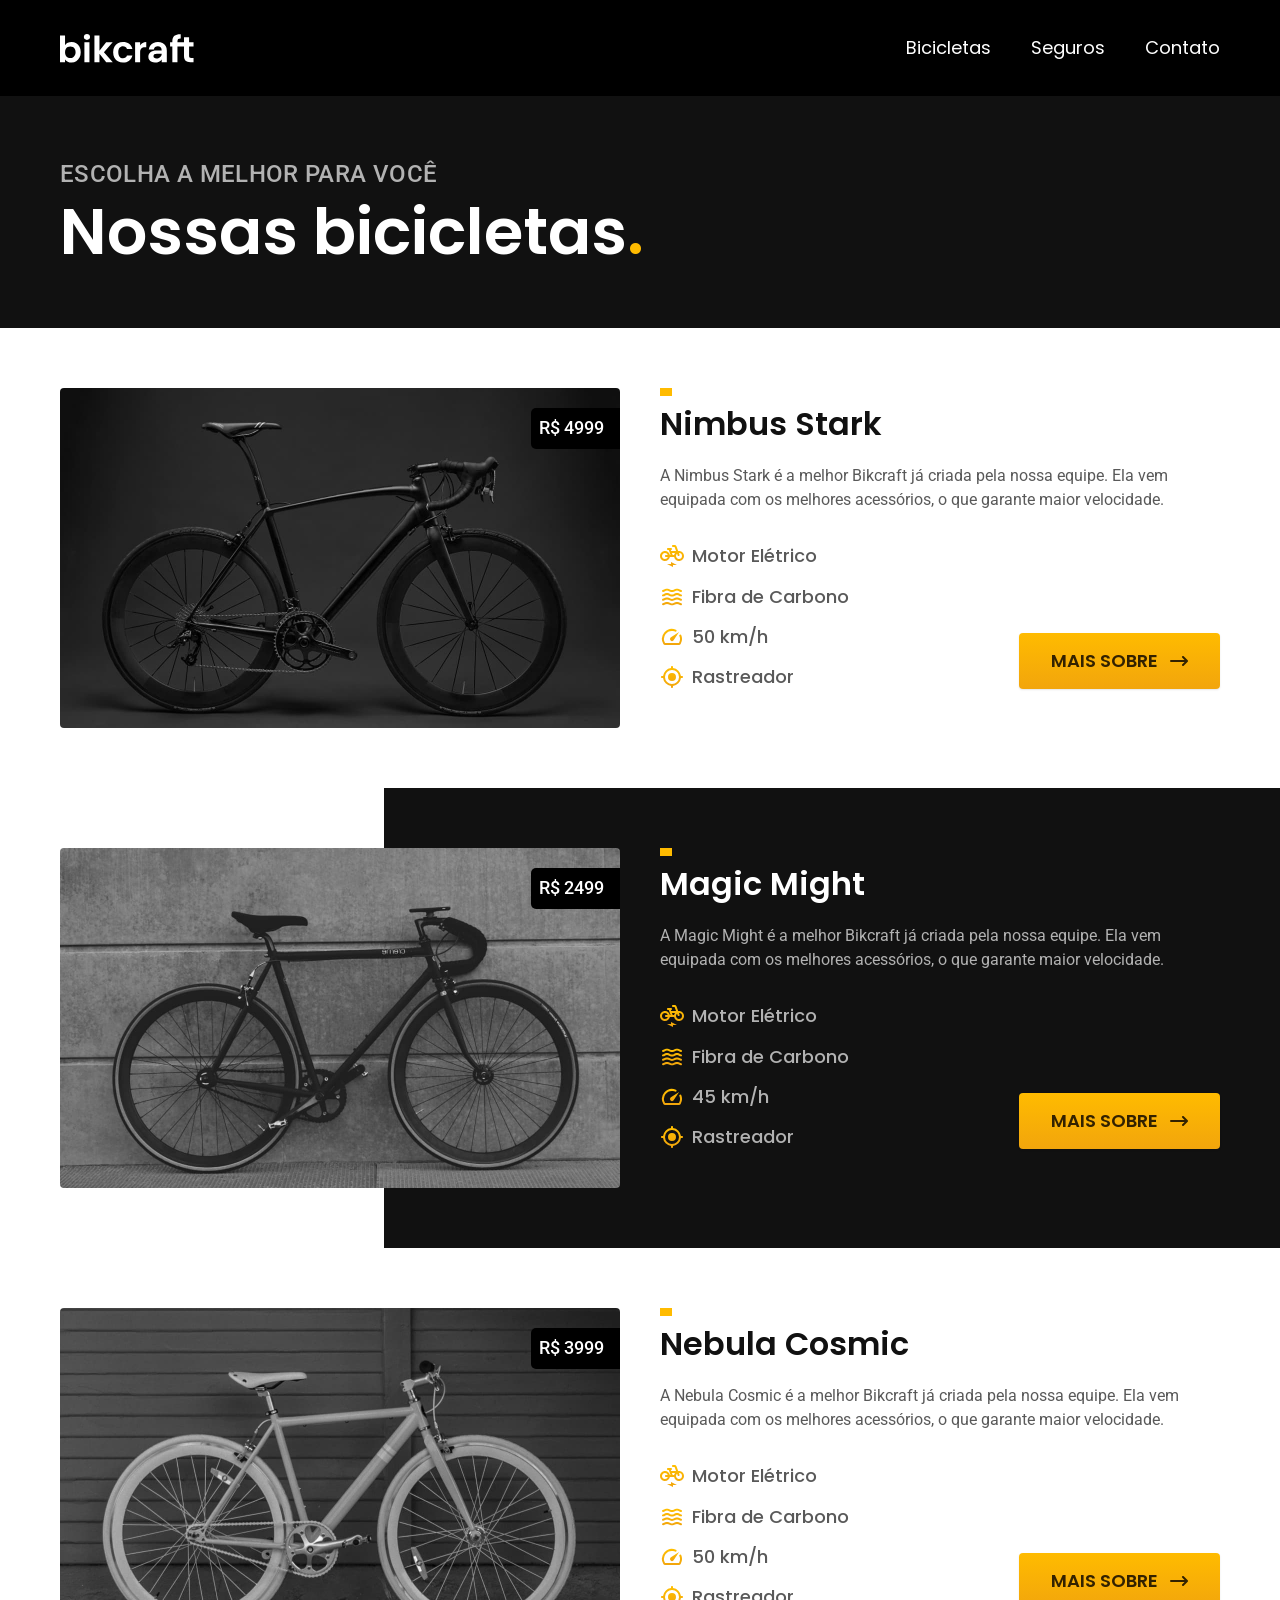
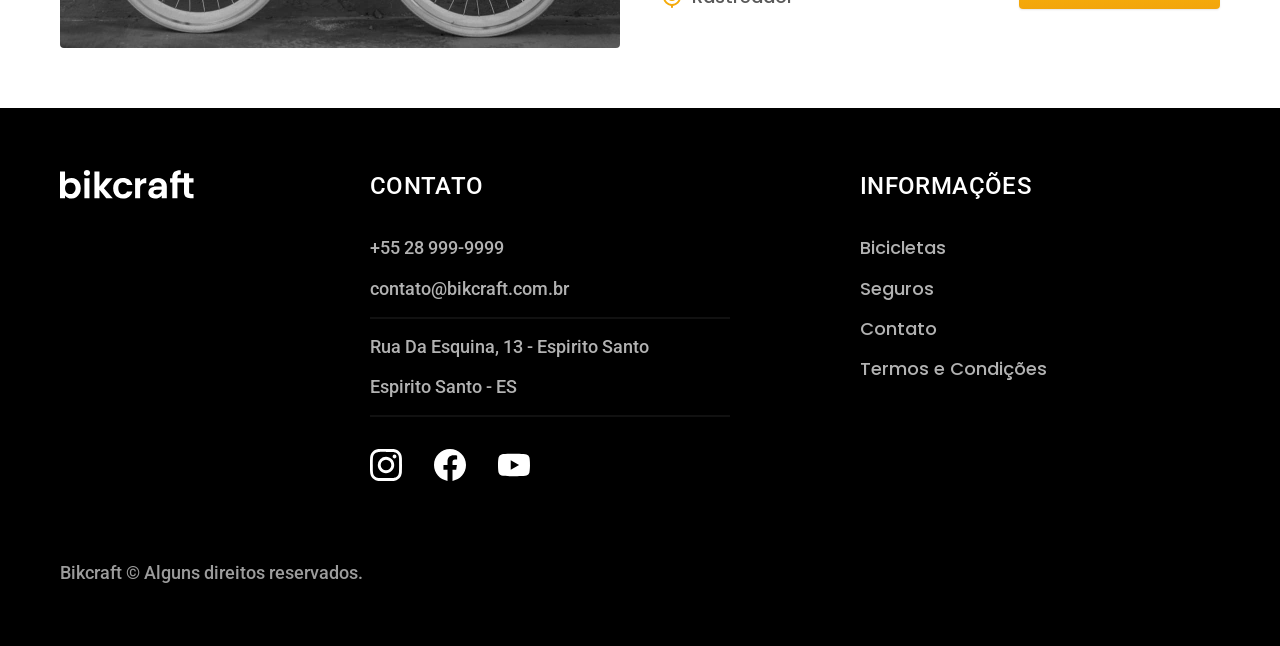
==== bicicletas.html @ ec2d48e5 "Página bicicletas" ====
<!DOCTYPE html>
<html lang="pt-br">

<head>
  <meta charset="UTF-8">
  <meta name="description" content="Termos e condições">
  <meta name="viewport" content="width=device-width, initial-scale=1.0">
  <title>Bicicletas | Bikcraft </title>
  <link rel="stylesheet" href="./css/style.css">

  <link rel="preconnect" href="https://fonts.googleapis.com">
  <link rel="preconnect" href="https://fonts.gstatic.com" crossorigin>
  <link href="https://fonts.googleapis.com/css2?family=Merriweather:ital,opsz,wght@1,18..144,300..900&family=Poppins&family=Roboto:wght@100..900&display=swap" rel="stylesheet">
</head>

<body id="bicicletas">
  <header class="header-bg">
    <div class="header container">
      <a href="./">
        <img src="./img/bikcraft.svg" alt="Bikcraft">
      </a>

      <nav>
        <ul class="header-menu font-1-m cor-0">
          <li><a href="./bicicletas.html">Bicicletas</a></li>
          <li><a href="./seguros.html">Seguros</a></li>
          <li><a href="./contato.html">Contato</a></li>
        </ul>
      </nav>
    </div>
  </header>

  <main>
    <div class="titulo-bg">
      <div class="titulo container">
        <p class="font-2-l-b cor-5">Escolha a melhor para você</p>
        <h1 class="font-1-xxl cor-0">Nossas bicicletas<span class="cor-p1">.</span> </h1>
      </div>
    </div>

      <div class="bicicletas container">
        <div class="bicicletas-imagem">
          <img src="./img/bicicletas/nimbus.jpg" alt="Bicicletas preta">
          <span class="font-2-m cor-0">R$ 4999</span>
        </div>
        <div class="bicicletas-conteudo">
          <h2 class="font-1-xl">Nimbus Stark</h2>
          <p class="font-2-s cor-8">A Nimbus Stark é a melhor Bikcraft já criada pela nossa equipe. Ela vem equipada com os melhores acessórios, o que garante maior velocidade.</p>
          <ul class="font-1-m cor-8">
            <li><img src="./img/icones/eletrica.svg" alt="">
              Motor Elétrico
            </li>
              <li><img src="./img/icones/carbono.svg" alt="">
              Fibra de Carbono
            </li>
              <li><img src="./img/icones/velocidade.svg" alt="">
              50 km/h
            </li>
            <li><img src="./img/icones/rastreador.svg" alt="">
              Rastreador
            </li>
          </ul>
          <a class="botao seta" href="./bicicletas/nimbus.html">Mais sobre</a>
        </div>
      </div>

    <div class="bicicletas-bg">
      <div class="bicicletas container">
        <div class="bicicletas-imagem">
          <img src="./img/bicicletas/magic.jpg" alt="Bicicletas preta">
          <span class="font-2-m cor-0">R$ 2499</span>
        </div>
        <div class="bicicletas-conteudo">
          <h2 class="font-1-xl cor-0">Magic Might</h2>
          <p class="font-2-s cor-5">A Magic Might é a melhor Bikcraft já criada pela nossa equipe. Ela vem equipada com os melhores acessórios, o que garante maior velocidade.</p>
          <ul class="font-1-m cor-5">
            <li><img src="./img/icones/eletrica.svg" alt="">
              Motor Elétrico
            </li>
              <li><img src="./img/icones/carbono.svg" alt="">
              Fibra de Carbono
            </li>
              <li><img src="./img/icones/velocidade.svg" alt="">
              45 km/h
            </li>
            <li><img src="./img/icones/rastreador.svg" alt="">
              Rastreador
            </li>
          </ul>
          <a class="botao seta" href="./bicicletas/magic.html">Mais sobre</a>
        </div>
      </div>
    </div>

      <div class="bicicletas container">
        <div class="bicicletas-imagem">
          <img src="./img/bicicletas/nebula.jpg" alt="Bicicletas preta">
          <span class="font-2-m cor-0">R$ 3999</span>
        </div>
        <div class="bicicletas-conteudo">
          <h2 class="font-1-xl">Nebula Cosmic</h2>
          <p class="font-2-s cor-8">A Nebula Cosmic é a melhor Bikcraft já criada pela nossa equipe. Ela vem equipada com os melhores acessórios, o que garante maior velocidade.</p>
          <ul class="font-1-m cor-8">
            <li><img src="./img/icones/eletrica.svg" alt="">
              Motor Elétrico
            </li>
              <li><img src="./img/icones/carbono.svg" alt="">
              Fibra de Carbono
            </li>
              <li><img src="./img/icones/velocidade.svg" alt="">
              50 km/h
            </li>
            <li><img src="./img/icones/rastreador.svg" alt="">
              Rastreador
            </li>
          </ul>
          <a class="botao seta" href="./bicicletas/nebula.html">Mais sobre</a>
        </div>
      </div>

  </main>

  <footer class="footer-bg">
    <div class="footer container">
      <img src="./img/bikcraft.svg" alt="">
      <div class="footer-contato">
        <h3 class="font-2-l-b cor-0">Contato</h3>
        <ul class="font-2-m cor-5">
          <li><a href="tel:+5528999999">+55 28 999-9999</a></li>
          <li><a href="mailto:contato@bikcraft.com.br">contato@bikcraft.com.br</a></li>
          <li>Rua Da Esquina, 13 - Espirito Santo</li>
          <li>Espirito Santo - ES</li>
        </ul>
        <div class="footer-redes">
          <a href="./">
            <img src="./img/redes/instagram.svg" alt="instagram">
          </a>
          <a href="./">
            <img src="./img/redes/facebook.svg" alt="facebook">
          </a>
          <a href="./">
            <img src="./img/redes/youtube.svg" alt="youtube">
          </a>

        </div>

      </div>
      <div class="footer-informacoes">
        <h3 class="font-2-l-b cor-0">Informações</h3>
        <nav>
          <ul class="font-1-m cor-5">
            <li><a href="./bicicletas.html">Bicicletas</a></li>
            <li><a href="./seguros.html">Seguros</a></li>
            <li><a href="./contato.html">Contato</a></li>
            <li><a href="./termos.html">Termos e Condições</a></li>
          </ul>
        </nav>
      </div>
      <p class="footer-copy font-2-m cor-6">Bikcraft © Alguns direitos reservados.</p>
    </div>
  </footer>
</body>

</html>
---- css/style.css ----
@import "./global/header.css";
@import "./global/footer.css";
@import "./global/global.css";
@import "./utilidades/tipografia.css";
@import "./utilidades/cores.css";

/* utilidades */

@import "./utilidades/componentes.css";

/* Home */
@import "./home/introducao.css";
@import "./home/tecnologia.css";
@import "./home/parceiros.css";
@import "./home/depoimento.css";

/* Seguros */
@import "./seguros/seguros.css";

/* Termos */
@import "./termos/termos.css";

/* Bicicletas */
@import "./bicicletas/bicicletas-lista.css";
@import "./bicicletas/bicicletas.css";
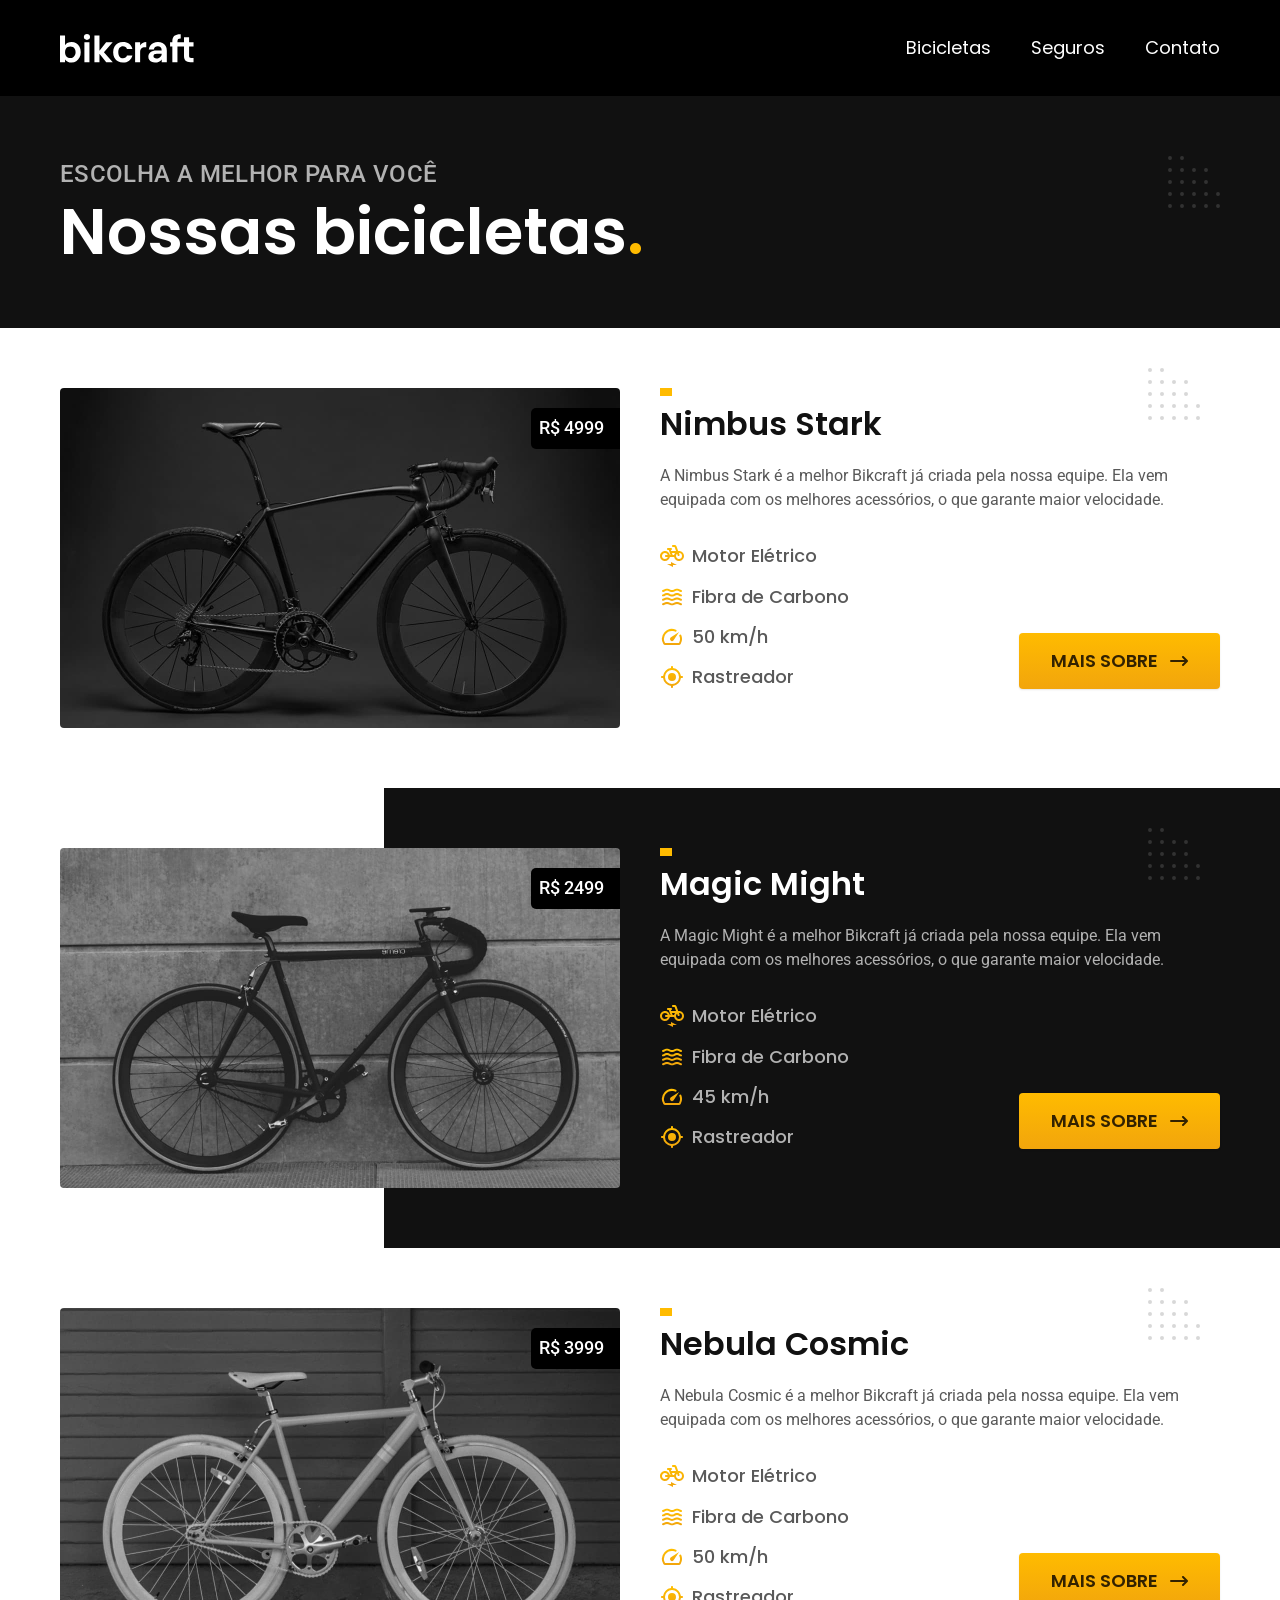
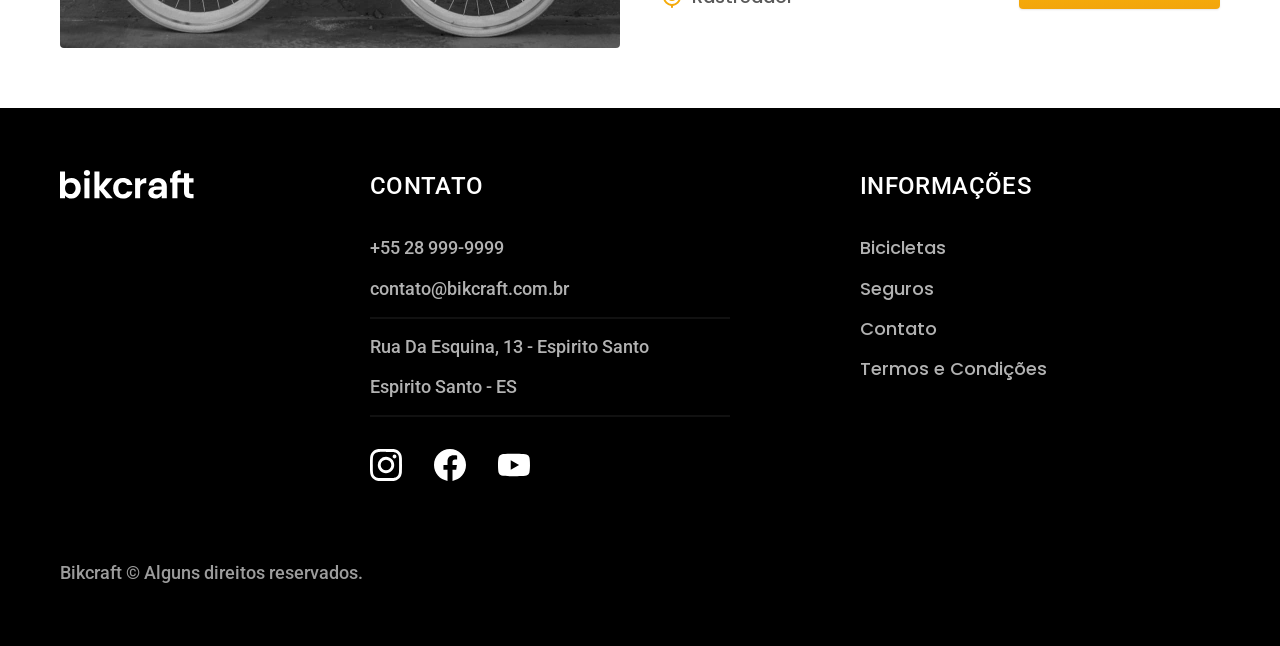
==== commit ba873a15: "Detalhes" ====
--- a/bicicletas.html
+++ b/bicicletas.html
@@ -6,6 +6,7 @@
   <meta name="description" content="Termos e condições">
   <meta name="viewport" content="width=device-width, initial-scale=1.0">
   <title>Bicicletas | Bikcraft </title>
+  <link rel="preload" href="./css/style.css" as="style">
   <link rel="stylesheet" href="./css/style.css">
 
   <link rel="preconnect" href="https://fonts.googleapis.com">
@@ -38,31 +39,31 @@
       </div>
     </div>
 
-      <div class="bicicletas container">
-        <div class="bicicletas-imagem">
-          <img src="./img/bicicletas/nimbus.jpg" alt="Bicicletas preta">
-          <span class="font-2-m cor-0">R$ 4999</span>
-        </div>
-        <div class="bicicletas-conteudo">
-          <h2 class="font-1-xl">Nimbus Stark</h2>
-          <p class="font-2-s cor-8">A Nimbus Stark é a melhor Bikcraft já criada pela nossa equipe. Ela vem equipada com os melhores acessórios, o que garante maior velocidade.</p>
-          <ul class="font-1-m cor-8">
-            <li><img src="./img/icones/eletrica.svg" alt="">
-              Motor Elétrico
-            </li>
-              <li><img src="./img/icones/carbono.svg" alt="">
-              Fibra de Carbono
-            </li>
-              <li><img src="./img/icones/velocidade.svg" alt="">
-              50 km/h
-            </li>
-            <li><img src="./img/icones/rastreador.svg" alt="">
-              Rastreador
-            </li>
-          </ul>
-          <a class="botao seta" href="./bicicletas/nimbus.html">Mais sobre</a>
-        </div>
+    <div class="bicicletas container">
+      <div class="bicicletas-imagem">
+        <img src="./img/bicicletas/nimbus.jpg" alt="Bicicletas preta">
+        <span class="font-2-m cor-0">R$ 4999</span>
       </div>
+      <div class="bicicletas-conteudo">
+        <h2 class="font-1-xl">Nimbus Stark</h2>
+        <p class="font-2-s cor-8">A Nimbus Stark é a melhor Bikcraft já criada pela nossa equipe. Ela vem equipada com os melhores acessórios, o que garante maior velocidade.</p>
+        <ul class="font-1-m cor-8">
+          <li><img src="./img/icones/eletrica.svg" alt="">
+            Motor Elétrico
+          </li>
+          <li><img src="./img/icones/carbono.svg" alt="">
+            Fibra de Carbono
+          </li>
+          <li><img src="./img/icones/velocidade.svg" alt="">
+            50 km/h
+          </li>
+          <li><img src="./img/icones/rastreador.svg" alt="">
+            Rastreador
+          </li>
+        </ul>
+        <a class="botao seta" href="./bicicletas/nimbus.html">Mais sobre</a>
+      </div>
+    </div>
 
     <div class="bicicletas-bg">
       <div class="bicicletas container">
@@ -77,10 +78,10 @@
             <li><img src="./img/icones/eletrica.svg" alt="">
               Motor Elétrico
             </li>
-              <li><img src="./img/icones/carbono.svg" alt="">
+            <li><img src="./img/icones/carbono.svg" alt="">
               Fibra de Carbono
             </li>
-              <li><img src="./img/icones/velocidade.svg" alt="">
+            <li><img src="./img/icones/velocidade.svg" alt="">
               45 km/h
             </li>
             <li><img src="./img/icones/rastreador.svg" alt="">
@@ -92,31 +93,31 @@
       </div>
     </div>
 
-      <div class="bicicletas container">
-        <div class="bicicletas-imagem">
-          <img src="./img/bicicletas/nebula.jpg" alt="Bicicletas preta">
-          <span class="font-2-m cor-0">R$ 3999</span>
-        </div>
-        <div class="bicicletas-conteudo">
-          <h2 class="font-1-xl">Nebula Cosmic</h2>
-          <p class="font-2-s cor-8">A Nebula Cosmic é a melhor Bikcraft já criada pela nossa equipe. Ela vem equipada com os melhores acessórios, o que garante maior velocidade.</p>
-          <ul class="font-1-m cor-8">
-            <li><img src="./img/icones/eletrica.svg" alt="">
-              Motor Elétrico
-            </li>
-              <li><img src="./img/icones/carbono.svg" alt="">
-              Fibra de Carbono
-            </li>
-              <li><img src="./img/icones/velocidade.svg" alt="">
-              50 km/h
-            </li>
-            <li><img src="./img/icones/rastreador.svg" alt="">
-              Rastreador
-            </li>
-          </ul>
-          <a class="botao seta" href="./bicicletas/nebula.html">Mais sobre</a>
-        </div>
+    <div class="bicicletas container">
+      <div class="bicicletas-imagem">
+        <img src="./img/bicicletas/nebula.jpg" alt="Bicicletas preta">
+        <span class="font-2-m cor-0">R$ 3999</span>
       </div>
+      <div class="bicicletas-conteudo">
+        <h2 class="font-1-xl">Nebula Cosmic</h2>
+        <p class="font-2-s cor-8">A Nebula Cosmic é a melhor Bikcraft já criada pela nossa equipe. Ela vem equipada com os melhores acessórios, o que garante maior velocidade.</p>
+        <ul class="font-1-m cor-8">
+          <li><img src="./img/icones/eletrica.svg" alt="">
+            Motor Elétrico
+          </li>
+          <li><img src="./img/icones/carbono.svg" alt="">
+            Fibra de Carbono
+          </li>
+          <li><img src="./img/icones/velocidade.svg" alt="">
+            50 km/h
+          </li>
+          <li><img src="./img/icones/rastreador.svg" alt="">
+            Rastreador
+          </li>
+        </ul>
+        <a class="botao seta" href="./bicicletas/nebula.html">Mais sobre</a>
+      </div>
+    </div>
 
   </main>
 
--- a/css/style.css
+++ b/css/style.css
@@ -7,6 +7,7 @@
 /* utilidades */
 
 @import "./utilidades/componentes.css";
+@import "./utilidades/formulario.css";
 
 /* Home */
 @import "./home/introducao.css";
@@ -16,6 +17,17 @@
 
 /* Seguros */
 @import "./seguros/seguros.css";
+@import "./seguros/vantagens.css";
+@import "./seguros/perguntas.css";
+
+/*Contato*/
+@import "./contato/contato.css";
+@import "./contato/lojas.css";
+
+/*Contato*/
+@import "./orcamento/orcamento.css";
+
+
 
 /* Termos */
 @import "./termos/termos.css";
@@ -23,3 +35,8 @@
 /* Bicicletas */
 @import "./bicicletas/bicicletas-lista.css";
 @import "./bicicletas/bicicletas.css";
+
+
+/* Bicicleta */
+@import "./bicicleta/bicicleta.css";
+@import "./bicicleta/seguro.css"
--- a/css/style.css
+++ b/css/style.css
@@ -7,6 +7,7 @@
 /* utilidades */
 
 @import "./utilidades/componentes.css";
+@import "./utilidades/formulario.css";
 
 /* Home */
 @import "./home/introducao.css";
@@ -16,6 +17,17 @@
 
 /* Seguros */
 @import "./seguros/seguros.css";
+@import "./seguros/vantagens.css";
+@import "./seguros/perguntas.css";
+
+/*Contato*/
+@import "./contato/contato.css";
+@import "./contato/lojas.css";
+
+/*Contato*/
+@import "./orcamento/orcamento.css";
+
+
 
 /* Termos */
 @import "./termos/termos.css";
@@ -23,3 +35,8 @@
 /* Bicicletas */
 @import "./bicicletas/bicicletas-lista.css";
 @import "./bicicletas/bicicletas.css";
+
+
+/* Bicicleta */
+@import "./bicicleta/bicicleta.css";
+@import "./bicicleta/seguro.css"
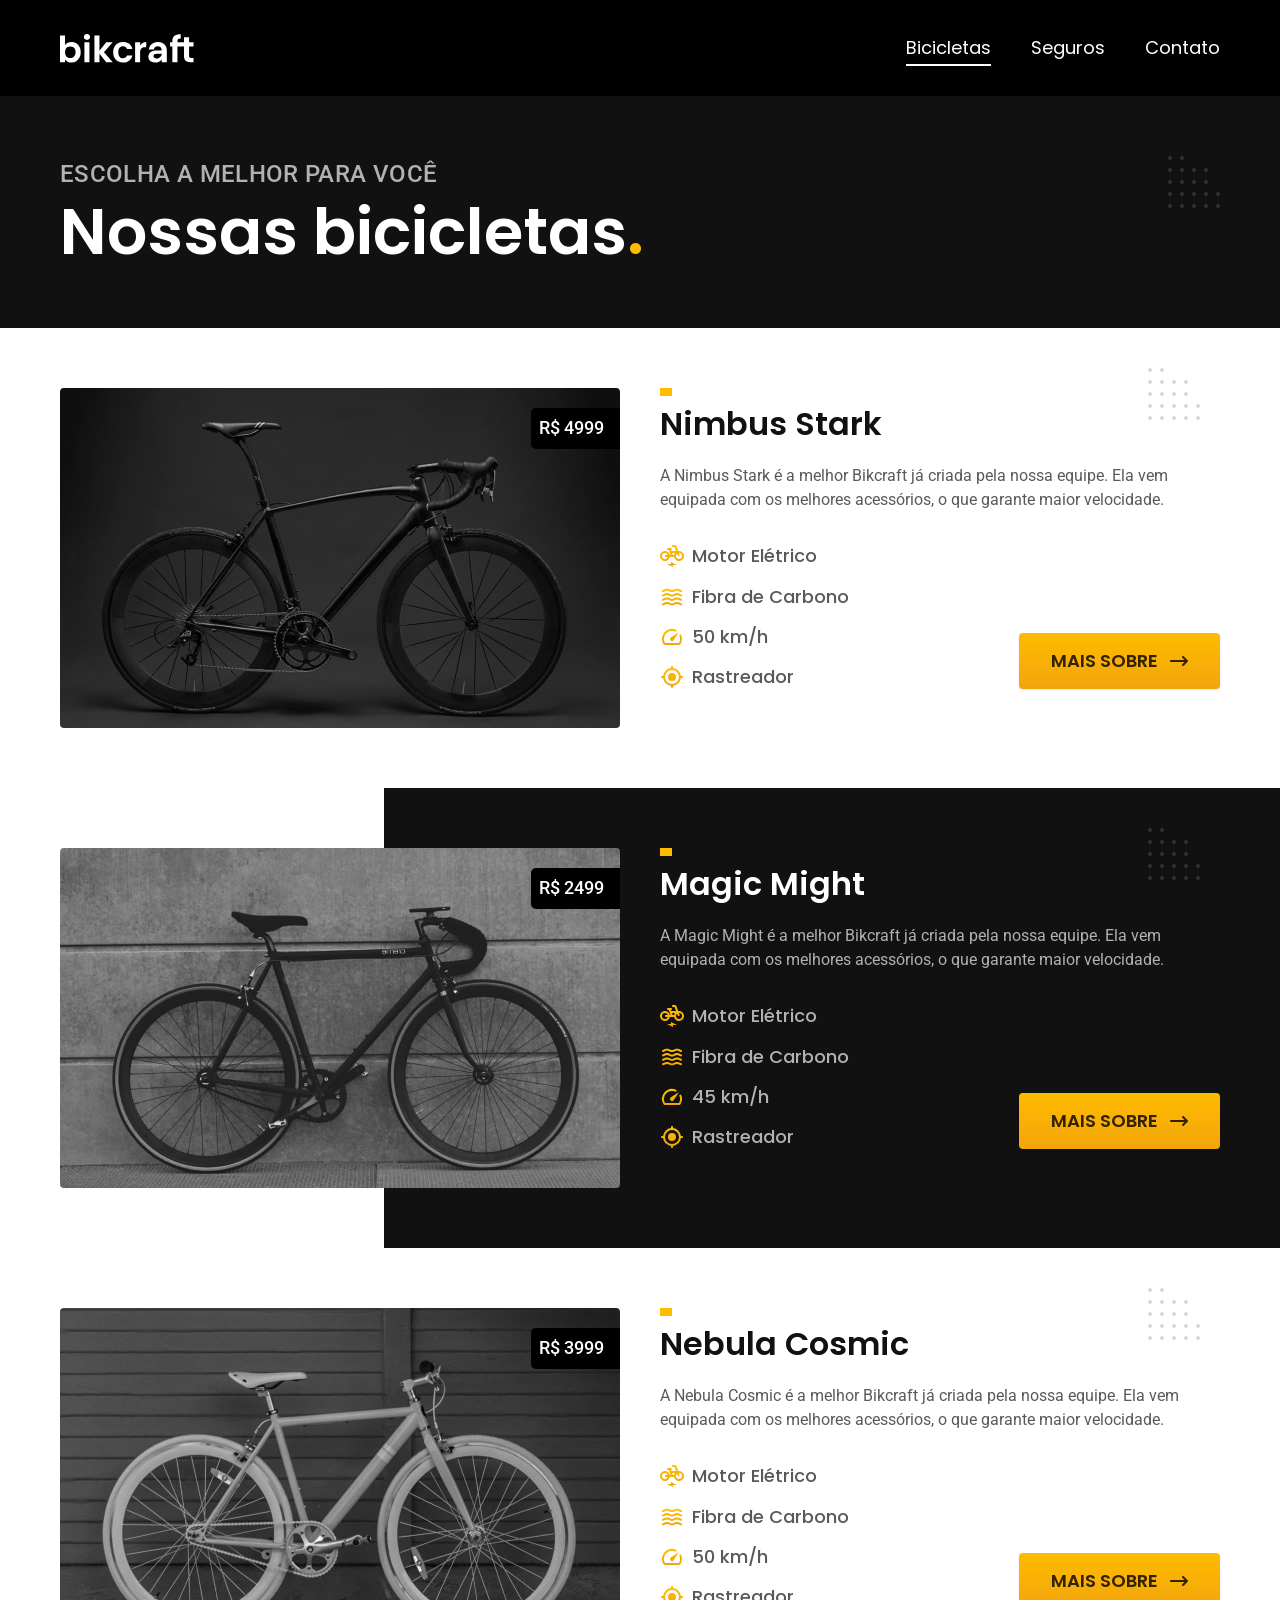
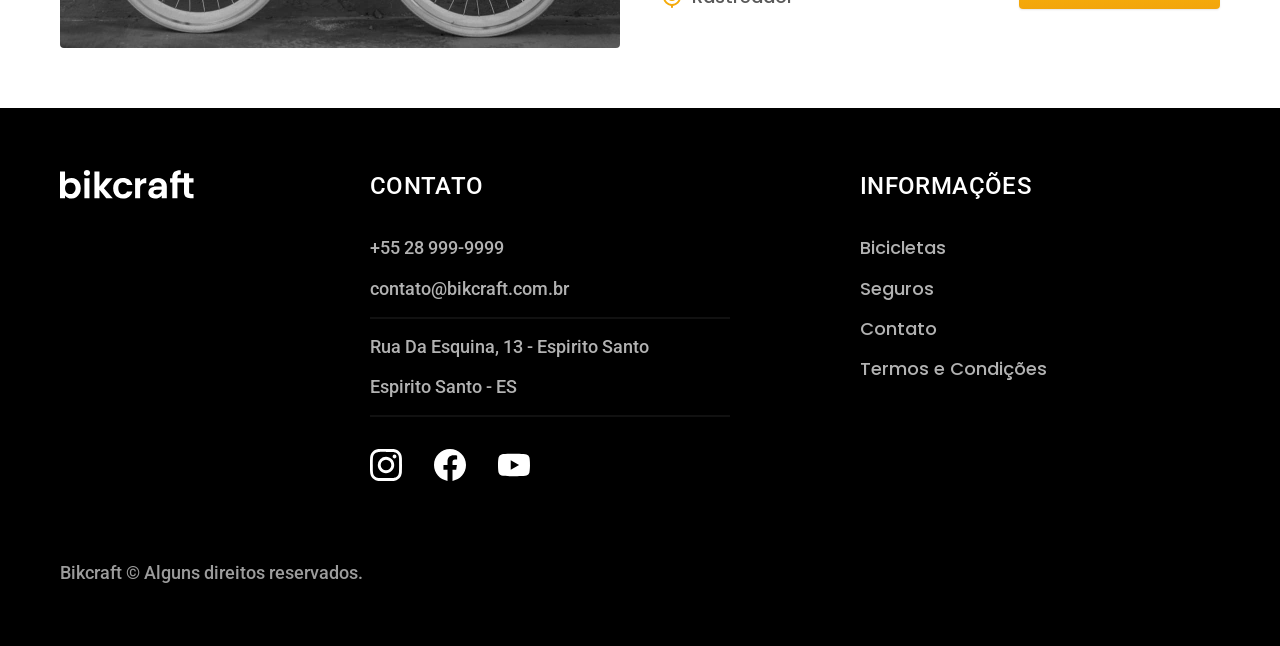
==== commit 6fc5fc60: "implementando javascript" ====
--- a/bicicletas.html
+++ b/bicicletas.html
@@ -160,6 +160,7 @@
       <p class="footer-copy font-2-m cor-6">Bikcraft © Alguns direitos reservados.</p>
     </div>
   </footer>
+  <script src="./js/script.js"></script>
 </body>
 
 </html>
